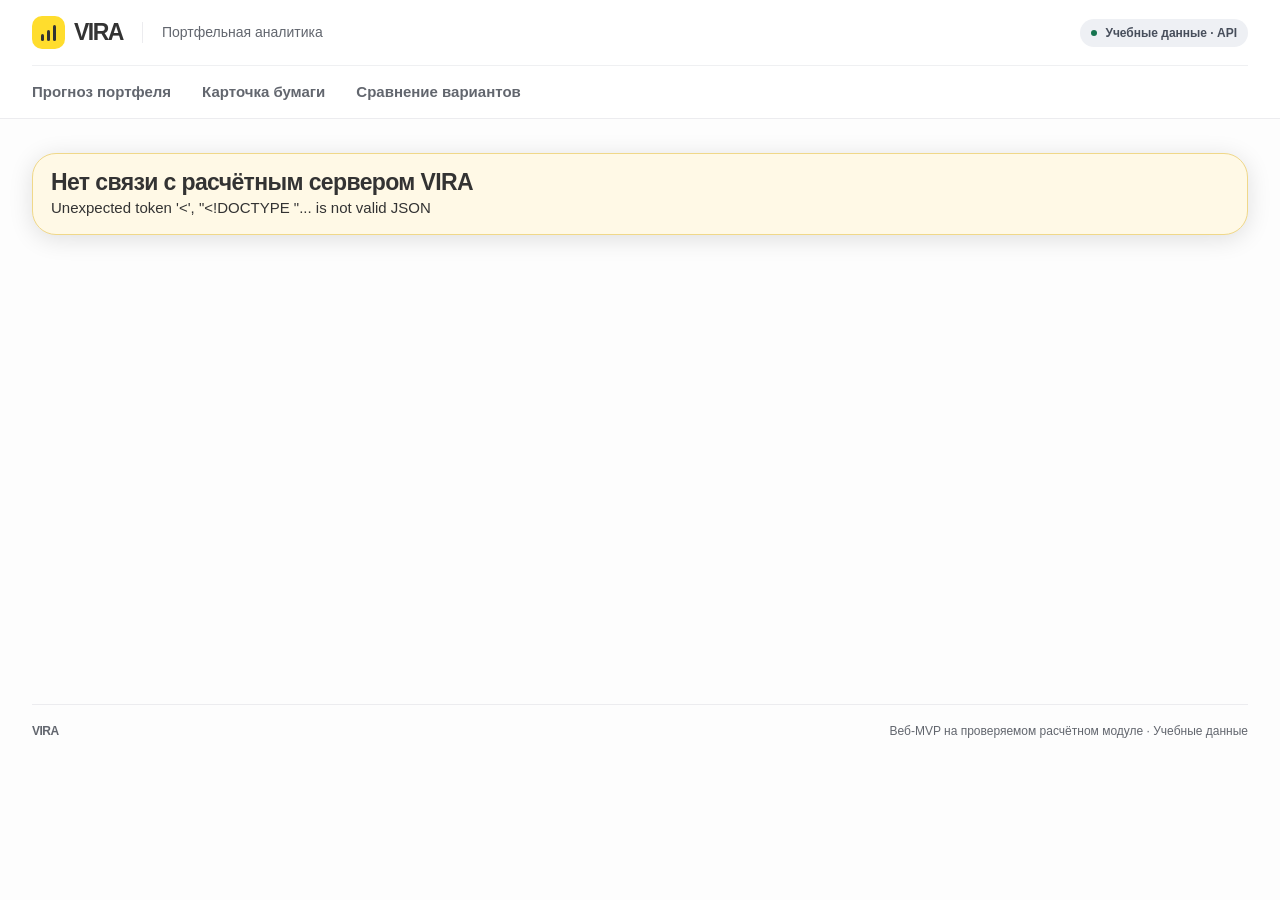
==== index.html @ 9d54b54b "feat: prominently feature interactive web prototype demo in README and add root index.html" ====
<!doctype html>
<html lang="ru">
<head>
  <meta charset="utf-8">
  <meta http-equiv="refresh" content="0; url=vira/web/index.html">
  <title>VIRA: Virtual Investing Researcher Agent</title>
  <script>
    window.location.replace("vira/web/index.html");
  </script>
</head>
<body style="font-family: -apple-system, BlinkMacSystemFont, 'Segoe UI', Roboto, Helvetica, Arial, sans-serif; text-align: center; padding: 60px 20px; background: #f6f7f8; color: #1c2024;">
  <div style="max-width: 560px; margin: 0 auto; background: #ffffff; padding: 32px; border-radius: 12px; box-shadow: 0 4px 16px rgba(0,0,0,0.06);">
    <h2 style="margin-top: 0; font-size: 22px;">Перенаправление в веб-интерфейс VIRA...</h2>
    <p style="color: #6c7682; font-size: 15px; line-height: 1.5;">Если автоматический переход не произошёл, перейдите напрямую по ссылке ниже:</p>
    <a href="vira/web/index.html" style="display: inline-block; margin-top: 12px; padding: 10px 20px; background: #ffdd2d; color: #1c2024; font-weight: 600; text-decoration: none; border-radius: 8px;">Открыть прототип VIRA (3 экрана)</a>
  </div>
</body>
</html>
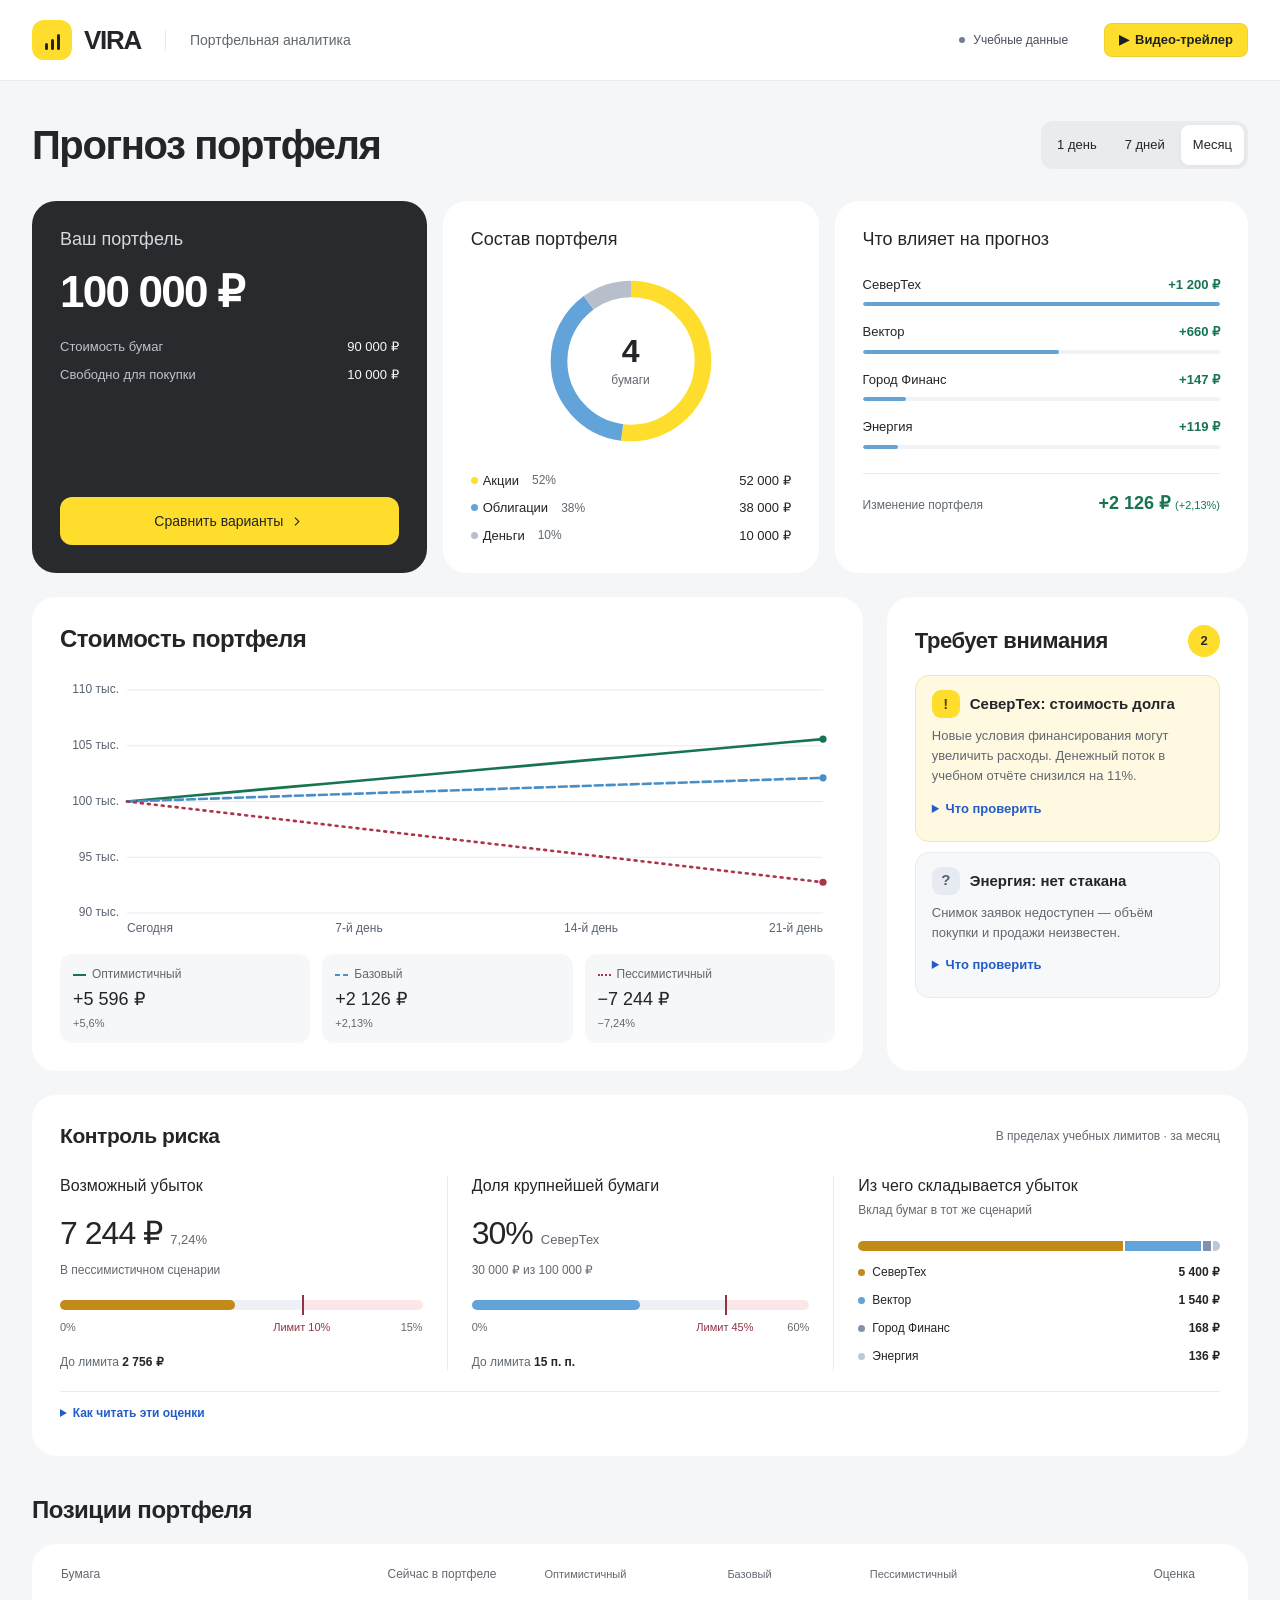
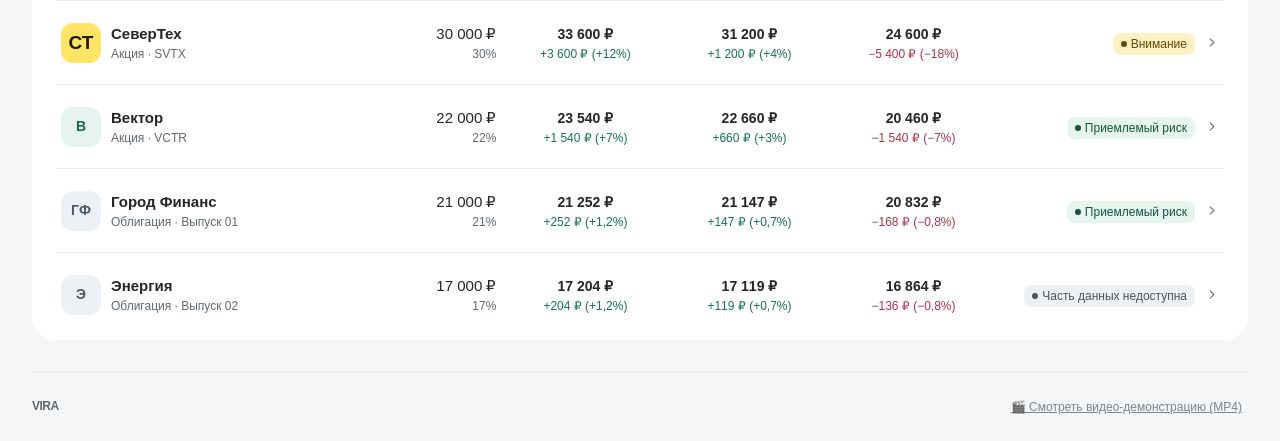
==== commit f3ebe95d: "feat: deploy latest VIRA Stage 3 design, add trailer video and fix GitHub Pages" ====
--- a/index.html
+++ b/index.html
@@ -2,17 +2,83 @@
 <html lang="ru">
 <head>
   <meta charset="utf-8">
-  <meta http-equiv="refresh" content="0; url=vira/web/index.html">
-  <title>VIRA: Virtual Investing Researcher Agent</title>
+  <meta name="viewport" content="width=device-width, initial-scale=1">
+  <meta name="color-scheme" content="light">
+  <title>VIRA — Прогноз портфеля</title>
+  <link rel="stylesheet" href="style.css">
+  <script src="app.js" defer></script>
+</head>
+<body>
+  <a class="skip" href="#main">К содержанию</a>
+  <header class="site-header">
+    <div class="shell topbar">
+      <a class="brand" href="#portfolio" aria-label="VIRA, прогноз портфеля">
+        <span class="brand-mark" aria-hidden="true"><i></i><i></i><i></i></span>
+        <span>VIRA</span>
+      </a>
+      <span class="product-name">Портфельная аналитика</span>
+      <span class="demo-note"><span aria-hidden="true"></span>Учебные данные</span>
+      <button id="open-trailer-btn" type="button" style="display:inline-flex; align-items:center; gap:6px; background:#ffdd2d; color:#1c2024; border:1px solid rgba(0,0,0,0.06); padding:6px 14px; border-radius:8px; font-size:13px; font-weight:600; cursor:pointer; margin-left:12px; transition:opacity .15s ease;">
+        <span aria-hidden="true">▶</span> Видео-трейлер
+      </button>
+    </div>
+  </header>
+  <main class="shell" id="main" tabindex="-1"></main>
+  <footer class="shell footer">
+    <span>VIRA</span>
+    <button type="button" onclick="document.getElementById('open-trailer-btn').click()" style="background:none; border:none; color:inherit; font-size:12px; cursor:pointer; opacity:0.8; text-decoration:underline;">🎬 Смотреть видео-демонстрацию (MP4)</button>
+  </footer>
+  <dialog id="source-dialog" aria-labelledby="source-title"></dialog>
+
+  <!-- Диалог видео-трейлера VIRA -->
+  <dialog id="trailer-dialog" aria-label="Видео-трейлер VIRA" style="max-width:840px; width:92%; border:none; border-radius:16px; padding:20px; box-shadow:0 16px 48px rgba(0,0,0,0.28); background:#ffffff; margin:auto;">
+    <div style="display:flex; justify-content:space-between; align-items:center; margin-bottom:12px;">
+      <div style="display:flex; align-items:center; gap:8px;">
+        <span style="display:inline-block; width:10px; height:10px; border-radius:50%; background:#ffdd2d;"></span>
+        <h3 style="margin:0; font-size:17px; font-weight:700; color:#1c2024;">Видео-трейлер VIRA (Интеллектуальный агент Т-Инвестиций)</h3>
+      </div>
+      <button id="close-trailer-btn" type="button" style="background:none; border:none; font-size:26px; cursor:pointer; color:#6c7682; line-height:1; padding:0 4px;" aria-label="Закрыть">&times;</button>
+    </div>
+    <video id="trailer-video" src="TRAILER_VIRA.mp4" controls preload="metadata" style="width:100%; border-radius:10px; background:#000; max-height:70vh; display:block;"></video>
+    <div style="margin-top:12px; display:flex; justify-content:space-between; align-items:center; flex-wrap:wrap; gap:8px; font-size:13px; color:#62666e;">
+      <span>Демонстрация 3 экранов: прогноз портфеля, карточка актива и сценарное сравнение</span>
+      <div style="display:flex; gap:12px;">
+        <a href="TRAILER_VIRA.mp4" target="_blank" style="color:#1c2024; font-weight:600; text-decoration:none;">↗ Открыть в новой вкладке</a>
+        <a href="TRAILER_VIRA.mp4" download style="color:#1c2024; font-weight:600; text-decoration:none;">⬇ Скачать MP4 (26 МБ)</a>
+      </div>
+    </div>
+  </dialog>
+
   <script>
-    window.location.replace("vira/web/index.html");
+    (function() {
+      const openBtn = document.getElementById('open-trailer-btn');
+      const dialog = document.getElementById('trailer-dialog');
+      const closeBtn = document.getElementById('close-trailer-btn');
+      const video = document.getElementById('trailer-video');
+      if (openBtn && dialog) {
+        openBtn.addEventListener('click', function() {
+          if (typeof dialog.showModal === 'function') {
+            dialog.showModal();
+            if (video) video.play().catch(function() {});
+          } else {
+            window.open('TRAILER_VIRA.mp4', '_blank');
+          }
+        });
+      }
+      if (closeBtn && dialog) {
+        closeBtn.addEventListener('click', function() {
+          dialog.close();
+        });
+      }
+      if (dialog) {
+        dialog.addEventListener('close', function() {
+          if (video) video.pause();
+        });
+        dialog.addEventListener('click', function(e) {
+          if (e.target === dialog) dialog.close();
+        });
+      }
+    })();
   </script>
-</head>
-<body style="font-family: -apple-system, BlinkMacSystemFont, 'Segoe UI', Roboto, Helvetica, Arial, sans-serif; text-align: center; padding: 60px 20px; background: #f6f7f8; color: #1c2024;">
-  <div style="max-width: 560px; margin: 0 auto; background: #ffffff; padding: 32px; border-radius: 12px; box-shadow: 0 4px 16px rgba(0,0,0,0.06);">
-    <h2 style="margin-top: 0; font-size: 22px;">Перенаправление в веб-интерфейс VIRA...</h2>
-    <p style="color: #6c7682; font-size: 15px; line-height: 1.5;">Если автоматический переход не произошёл, перейдите напрямую по ссылке ниже:</p>
-    <a href="vira/web/index.html" style="display: inline-block; margin-top: 12px; padding: 10px 20px; background: #ffdd2d; color: #1c2024; font-weight: 600; text-decoration: none; border-radius: 8px;">Открыть прототип VIRA (3 экрана)</a>
-  </div>
 </body>
 </html>
--- a/style.css
+++ b/style.css
@@ -0,0 +1,716 @@
+:root{
+  --bg:#f7f8fa;--surface:#fff;--ink:#272a30;--muted:#555d69;--line:#e3e6eb;
+  --yellow:#ffdd2d;--yellow-soft:#fff5c7;--blue:#235cc9;--green:#16744f;--red:#ad3449;
+  --green-soft:#e6f5ed;--red-soft:#fcecef;--neutral-soft:#eef0f4;--radius:16px;
+  --shell:1224px; --type-body:"Neue Haas Unica W1G","Neue Haas Unica",Arial,sans-serif; --type-title:"Tinkoff Sans","TinkoffSans",var(--type-body)
+}
+*{box-sizing:border-box}
+body{margin:0;background:var(--bg);color:var(--ink);font:15px/1.5 var(--type-body);-webkit-font-smoothing:antialiased}
+h1,h2,h3,p{margin:0}
+h1,h2,h3{font-family:var(--type-title);font-weight:600}
+h1{font-size:38px;font-weight:600;line-height:1.08;letter-spacing:-.045em}
+h2{font-size:24px;line-height:1.2}
+h3{font-size:18px;line-height:1.3}
+p{max-width:68ch}
+button,select{font:inherit;color:inherit}
+a{color:inherit;text-decoration:none}
+button,a,select{touch-action:manipulation}
+button{cursor:pointer}
+button:active,.button:active{transform:translateY(1px)}
+:focus-visible{outline:2px solid var(--blue);outline-offset:3px}
+.shell{width:min(var(--shell),calc(100% - 64px));margin-inline:auto}
+.skip{position:fixed;inset:8px auto auto 8px;transform:translateY(-150%);background:var(--surface);padding:10px 16px;z-index:4}
+.skip:focus{transform:none}
+.site-header{background:var(--surface)}
+.topbar{display:flex;align-items:center;min-height:64px;gap:20px;border-bottom:1px solid #eff0f2}
+.brand{display:inline-flex;align-items:center;gap:9px;min-height:44px;font-size:23px;letter-spacing:-.065em;font-weight:600}
+.brand-mark{width:33px;height:33px;border-radius:10px;background:var(--yellow);display:flex;align-items:flex-end;justify-content:center;gap:3px;padding-bottom:8px}
+.brand-mark i{width:3px;background:var(--ink);border-radius:2px;height:7px}
+.brand-mark i:nth-child(2){height:11px}.brand-mark i:nth-child(3){height:16px}
+.product-name{border-left:1px solid var(--line);padding-left:20px;color:var(--muted);font-size:14px}
+.demo-note{margin-left:auto;display:flex;align-items:center;gap:8px;font-weight:600;font-size:12px;color:#474e5b;white-space:nowrap}
+.demo-note span{width:6px;height:6px;border-radius:50%;background:#727d91}
+.link:hover{color:var(--blue)}
+main{min-height:65vh;padding-block:32px 24px}
+.page-head{display:flex;align-items:flex-end;justify-content:space-between;gap:20px;margin-bottom:24px}
+.sub{color:var(--muted);margin-top:8px}
+.select-label{display:grid;gap:4px;color:var(--muted);font-size:12px;font-weight:600}
+select{min-height:44px;background:var(--surface);border:1px solid #dfe2e8;border-radius:12px;padding:0 35px 0 13px;font-size:14px;font-weight:600;color:var(--ink)}
+.card{min-width:0;border:1px solid var(--line);background:var(--surface);border-radius:var(--radius);padding:24px}
+.metric-name{font-size:13px;color:var(--muted)}
+.positive{color:var(--green)}.negative{color:var(--red)}
+.columns{display:grid;grid-template-columns:minmax(0,2.1fr) minmax(0,1fr);gap:20px;align-items:start}
+.stack{display:grid;gap:16px;min-width:0}
+.card-title{display:flex;justify-content:space-between;align-items:flex-start;gap:12px;margin-bottom:9px}
+.chart-card{padding-bottom:14px}
+.chart-holder{position:relative}
+canvas{width:100%;height:216px;display:block}
+.chart-tooltip{position:absolute;pointer-events:none;border-radius:10px;background:var(--ink);color:white;font-size:12px;padding:5px 9px;white-space:nowrap;z-index:2}
+.chart-tooltip[hidden]{display:none}
+.legend{display:grid;grid-template-columns:repeat(3,1fr);gap:8px;margin-top:5px}
+.legend-btn{display:grid;gap:2px;background:#f6f7f9;border:1px solid transparent;border-radius:12px;padding:7px 9px;text-align:left;min-height:48px}
+.legend-btn[aria-pressed="false"]{background:#fff;border-color:var(--line)}
+.legend-btn:hover{border-color:#aeb6c5}
+.legend-name{display:flex;gap:6px;align-items:center;font-size:12px;color:var(--muted);line-height:1.3}
+.legend-name i{width:13px;flex:0 0 13px;border-top:2px solid var(--series)}
+.legend-name i.dash{border-top-style:dashed}.legend-name i.dot{border-top-style:dotted}
+.legend-btn strong{font-size:16px;font-variant-numeric:tabular-nums}
+.feature{background:var(--surface);border-left:3px solid var(--yellow);padding:24px}
+.feature-top{display:flex;align-items:center;gap:10px;margin-bottom:10px}
+.symbol{display:inline-flex;align-items:center;justify-content:center;flex-shrink:0;width:38px;height:38px;border-radius:12px;background:#edf1ff;color:#34498a;font-weight:600;font-size:14px}
+.symbol.risk{background:#ffe466;color:#221b06;font-size:19px}
+.symbol.b{background:#e5f4ef;color:#16684e}
+.symbol.bond{background:#edf0f4;color:#4d576b}
+.feature p{color:var(--muted);margin-top:7px;font-size:14px}
+.feature .button{margin-top:15px}
+.button{display:inline-flex;align-items:center;justify-content:center;gap:8px;border:1px solid transparent;min-height:44px;border-radius:8px;padding:0 16px;font-size:14px;font-weight:600;background:var(--yellow);color:var(--ink);cursor:pointer;text-align:center}
+.button:hover{background:#f2cf19}
+.button.secondary{background:#eef0f4}.button.secondary:hover{background:#e5e8ed}
+.button.ghost{background:var(--surface);border-color:var(--line)}.button.ghost:hover{border-color:#a9b0bf}
+.chevron{font-size:21px;font-weight:400;line-height:1}
+.helper{display:flex;align-items:flex-start;gap:10px;padding:14px 17px}
+.helper p{font-size:13px;color:var(--muted)}
+.info-mark{display:inline-grid;place-items:center;width:20px;height:20px;background:#e9f0ff;color:var(--blue);border-radius:50%;font-weight:600;font-size:12px;flex:none}
+.link{color:var(--blue);text-decoration:underline;text-underline-offset:3px}
+.section-head{display:flex;align-items:center;justify-content:space-between;gap:10px;margin:24px 0 10px}
+.section-head .sub{margin-top:0;font-size:13px}
+.table-card{padding:0 19px}
+.asset-row,.asset-head{display:grid;grid-template-columns:minmax(143px,1.3fr) minmax(92px,.8fr) minmax(279px,2.4fr) minmax(112px,.95fr) 14px;align-items:center;gap:10px;padding:10px 5px;text-align:right}
+.asset-head{color:var(--muted);font-size:12px;min-height:42px}
+.asset-row{border-top:1px solid var(--line);min-height:64px}
+.asset-row:hover{background:#f7f9ff}
+.asset-name{display:flex;align-items:center;gap:10px;text-align:left;min-width:0}
+.asset-name strong,.asset-name small{display:block}
+.asset-name small{color:var(--muted);font-size:12px}
+.asset-row .risk-cell{justify-self:end;min-width:0}
+.asset-row .pill{white-space:normal;text-align:left}
+.position-size,.position-scenario strong{font-variant-numeric:tabular-nums}
+.position-size small,.position-scenario small{display:block;font-size:12px}
+.position-size small{color:var(--muted)}
+.position-size-label,.position-scenario-name{position:absolute;width:1px;height:1px;overflow:hidden;clip-path:inset(50%);white-space:nowrap}
+.position-scenarios{display:grid;grid-template-columns:repeat(3,minmax(0,1fr));gap:6px;text-align:center}
+.asset-head .position-scenarios{font-size:11px}
+.position-scenario strong{font-size:14px;white-space:nowrap}
+.position-scenario small span{white-space:nowrap}
+.pill{display:inline-flex;align-items:center;gap:4px;border-radius:8px;padding:4px 8px;font-size:12px;font-weight:600;line-height:1.2;white-space:nowrap}
+.pill::before{content:"";width:6px;height:6px;border-radius:50%;background:currentColor;flex:none}
+.pill.warn{background:#fff1c4;color:#674800}.pill.good{background:var(--green-soft);color:#16563c}.pill.bad{background:var(--red-soft);color:#8d2940}.pill.neutral{background:var(--neutral-soft);color:#4b5260}
+.back{display:inline-flex;align-items:center;gap:6px;color:var(--blue);min-height:36px;margin-bottom:12px;font-weight:600}
+.asset-hero{display:flex;align-items:center;gap:15px}
+.asset-hero .symbol{width:56px;height:56px;border-radius:16px;font-size:21px}
+.segmented{display:flex;gap:6px;flex-wrap:wrap;margin:12px 0}
+.segmented button{border:1px solid var(--line);background:#fff;border-radius:10px;min-height:44px;padding:0 12px;font-size:13px;font-weight:600}
+.segmented button[aria-pressed="true"]{background:#fff;border-color:var(--yellow);box-shadow:inset 0 0 0 1px var(--yellow);color:var(--ink)}
+.horizon-picker{margin:0;flex-wrap:nowrap;flex:none}
+.horizon-picker button{white-space:nowrap}
+.horizon-picker button[aria-pressed="true"]{background:#fff5cc}
+@media(max-width:540px){
+  .chart-card .card-title{align-items:flex-start;flex-direction:column;gap:8px}
+}
+.quote{font-size:23px;font-weight:600;letter-spacing:-.03em}
+.issuer-heading{display:flex;align-items:flex-start;justify-content:space-between;gap:12px}
+.issuer-heading .sub{margin-top:5px;font-size:13px}
+.data-badge{border-radius:20px;padding:5px 10px;background:var(--neutral-soft);color:#4b5260;font-size:12px;font-weight:600;white-space:nowrap}
+.stats{display:grid;grid-template-columns:repeat(3,minmax(0,1fr));gap:12px;margin-top:16px}
+.stats .stat-card{display:flex;flex-direction:column;align-items:flex-start;gap:6px;padding:14px;border-radius:14px;background:#f6f7f9;min-width:0}
+.stats small,.muted{color:var(--muted)}
+.stats strong{font-size:20px;font-variant-numeric:tabular-nums}
+.stats p{font-size:13px;color:var(--muted);line-height:1.45}
+.issuer-reading{display:grid;grid-template-columns:minmax(130px,.4fr) minmax(0,1.6fr);gap:12px;margin-top:14px;padding:14px 16px;border-left:3px solid var(--yellow);border-radius:0 12px 12px 0;background:#fff9df}
+.issuer-reading p{font-size:13px;color:var(--muted)}
+.issuer-metrics>.text-button{margin-top:5px}
+@media(max-width:700px){.stats{grid-template-columns:1fr}.stats .stat-card{padding:12px}.issuer-reading{grid-template-columns:1fr;gap:5px}.issuer-heading{flex-direction:column}}
+.news{border-top:1px solid var(--line);padding-top:11px;margin-top:11px}
+.news small{color:var(--muted);font-size:12px}
+.news h3{font-size:15px;margin:2px 0}
+.news p{font-size:13px;color:var(--muted)}
+.text-button{background:none;border:0;padding:0;color:var(--blue);font-weight:600;min-height:44px;text-align:left}
+.text-button:hover{text-decoration:underline}
+.book{width:100%;border-collapse:collapse;margin-top:9px;font-variant-numeric:tabular-nums;text-align:right}
+.book th,.book td{padding:7px 4px;border-bottom:1px solid var(--line)}
+.book th:first-child,.book td:first-child{text-align:left}
+.compare-feature{display:flex;align-items:center;justify-content:space-between;gap:18px;margin-bottom:18px}
+.compare-feature p{margin-top:6px;color:var(--muted)}
+.compare-grid{display:grid;grid-template-columns:repeat(3,minmax(0,1fr));gap:15px}
+.compare-grid-intro{margin-bottom:12px}
+.compare-grid-intro .sub{max-width:none;margin-top:4px;font-size:14px}
+.option{display:flex;flex-direction:column;padding:20px;min-height:292px}
+.option.leading{border-color:#e8c749;box-shadow:inset 0 2px 0 var(--yellow)}
+.option .pill{align-self:flex-start;margin:9px 0 10px}
+.option h2{font-size:20px}
+.option-start,.option-example{color:var(--muted);font-size:13px}
+.option-start{margin:0 0 8px}
+.option-start strong,.option-example strong{color:var(--ink)}
+.option-example{margin:0 0 14px;padding:10px 12px;border-radius:10px;background:#f5f6f8}
+.option-example p+p{margin-top:4px}
+.option dl{margin:4px 0 10px}
+.option dl div{display:flex;align-items:baseline;justify-content:space-between;gap:8px;padding:8px 0;border-top:1px solid var(--line)}
+.option dt{font-size:13px;color:var(--muted)}.option dd{margin:0;text-align:right;font-weight:600;white-space:nowrap}
+.footnote{font-size:13px;color:var(--muted);margin-top:15px}
+.footer{display:flex;justify-content:space-between;border-top:1px solid var(--line);padding-block:17px;color:var(--muted);font-size:12px}
+.footer span:first-child{font-weight:600;letter-spacing:-.045em}
+dialog{border:1px solid var(--line);border-radius:24px;padding:24px;max-width:min(490px,calc(100% - 32px));color:var(--ink);box-shadow:0 14px 45px #151a3040}
+dialog::backdrop{background:#171c2b65}
+dialog p{margin-top:9px;color:var(--muted)}
+dialog .button{margin-top:18px}
+@media(max-width:900px){
+  .shell{width:calc(100% - 40px)}.columns{grid-template-columns:minmax(0,1.75fr) minmax(0,1fr);gap:14px}
+  .card{padding:17px}.table-card{padding:0}.asset-head,.asset-row{padding-inline:10px}
+  .compare-grid{gap:10px}.option{padding:13px}
+}
+@media(max-width:700px){
+  .shell{width:calc(100% - 28px)}.topbar{min-height:56px;gap:11px}.product-name{display:none}
+  main{padding-top:22px}.page-head{align-items:flex-start;flex-direction:column;gap:10px;margin-bottom:15px}
+  h1{font-size:33px}.metric-name{font-size:11px}
+  .columns,.compare-grid{grid-template-columns:1fr}
+  .card{border-radius:19px}.card-title{align-items:center}canvas{height:190px}
+  .legend-btn{padding:6px 5px}.legend-name{font-size:10px;gap:3px}.legend-name i{width:9px;flex-basis:9px}.legend-btn strong{font-size:14px}
+  .compare-feature{flex-direction:column;align-items:flex-start}.option{min-height:0}.footer{gap:10px}
+}
+@media(prefers-reduced-motion:reduce){*,*::before,*::after{animation:none!important;scroll-behavior:auto!important;transition:none!important}}
+
+
+.legend-btn small{color:var(--muted);font-size:11px;line-height:1.15}
+.option dd small{display:block;font-size:11px;font-weight:500;text-align:right}
+.verdict{margin-top:10px}
+.assumptions summary{cursor:pointer;font-weight:600;min-height:24px}
+.assumptions dl{display:grid;gap:8px;margin:12px 0 0}
+.assumptions dt{font-weight:600}
+.assumptions dd{margin:0;color:var(--muted)}
+@media(max-width:820px){
+  .asset-head{display:none}
+  .asset-row{grid-template-columns:minmax(0,1.25fr) minmax(0,1fr) 14px;gap:8px;padding:12px;text-align:left}
+  .asset-row:first-of-type{border-top:0}
+  .asset-row .asset-name{grid-area:1/1}
+  .asset-row .risk-cell{grid-area:1/2}
+  .asset-row>.ui-icon{grid-area:1/3}
+  .position-size{grid-column:1/-1;font-size:13px}
+  .position-size-label,.position-scenario-name{position:static;width:auto;height:auto;overflow:visible;clip-path:none;white-space:normal}
+  .position-size-label{display:inline;color:var(--muted)}
+  .position-size small{display:inline;margin-left:4px}
+  .position-scenarios{grid-column:1/-1;padding:8px 4px;border-radius:10px;background:#f5f6f8}
+  .position-scenario-name{display:block;color:var(--muted);font-size:11px;line-height:1.25;overflow-wrap:anywhere}
+  .asset-row .pill{font-size:11px}
+  .positions-head{align-items:flex-start;flex-direction:column;gap:8px}
+}
+
+
+/* Portfolio overview */
+.portfolio-summary{display:grid;grid-template-columns:1fr 1.15fr 1.15fr;gap:0;margin-bottom:24px;padding:28px 24px}
+.portfolio-page-head{align-items:center}
+.portfolio-head-actions{display:flex;align-items:center;justify-content:flex-end;gap:12px;flex-wrap:wrap}
+.portfolio-summary h2{font-size:18px}
+.portfolio-summary>div{min-width:0}
+.summary-balance{padding-right:24px;display:flex;flex-direction:column;align-items:flex-start}
+.balance-value{display:block;font-size:38px;font-weight:600;letter-spacing:-.045em;line-height:1.15;margin-top:17px;font-variant-numeric:tabular-nums}
+.balance-details{width:100%;margin:19px 0 20px;display:grid;gap:7px}
+.balance-details>div{display:flex;justify-content:space-between;gap:8px;align-items:baseline;font-size:12px}
+.balance-details dt{color:var(--muted)}
+.balance-details dd{margin:0;font-weight:600;white-space:nowrap;font-variant-numeric:tabular-nums}
+.summary-balance .button{margin-top:auto}
+.summary-allocation{border-left:1px solid var(--line);border-right:1px solid var(--line);padding:0 24px}
+.allocation-body{display:flex;align-items:center;gap:13px;margin:20px 0 14px}
+.allocation-ring{position:relative;width:130px;height:130px;flex:0 0 130px}
+.allocation-ring svg{display:block;width:100%;height:100%}
+.allocation-center{position:absolute;inset:0;display:flex;flex-direction:column;justify-content:center;align-items:center}
+.allocation-center strong{font-size:28px;line-height:1.2}
+.allocation-center span{font-size:12px;color:var(--muted)}
+.allocation-legend{flex:1;display:grid;gap:12px;min-width:0;margin:0}
+.allocation-legend dt{display:flex;align-items:center;gap:5px;font-size:12px}
+.allocation-legend dt i{height:7px;width:7px;flex:none;border-radius:50%}
+.allocation-legend dt strong{margin-left:auto;font-size:12px}
+.allocation-legend dd{margin:1px 0 0 12px;font-size:12px;color:var(--muted);white-space:nowrap;font-variant-numeric:tabular-nums}
+.summary-forecast{padding-left:24px}
+.contribution-list{display:grid;gap:10px;margin-top:17px}
+.contribution-item{display:grid;grid-template-columns:1fr auto;gap:4px 8px;font-size:12px;border-radius:4px}
+.contribution-item:hover>span:first-child{color:var(--blue)}
+.contribution-item strong{font-variant-numeric:tabular-nums;white-space:nowrap}
+.contribution-track{grid-column:1/-1;background:#f0f2f5;border-radius:4px;height:5px;overflow:hidden}
+.contribution-track i{display:block;height:100%;border-radius:4px}
+.forecast-total{border-top:1px solid var(--line);margin-top:17px;padding-top:10px;display:flex;justify-content:space-between;align-items:baseline;gap:6px;font-size:12px}
+.forecast-total>span{color:var(--muted)}
+.forecast-total strong{font-size:15px;white-space:nowrap;font-variant-numeric:tabular-nums}
+.forecast-total small{font-size:11px;font-weight:500}
+@media(min-width:1001px) and (max-width:1200px){
+  .portfolio-summary{padding:24px 20px}.summary-balance{padding-right:17px}.summary-allocation{padding-inline:17px}.summary-forecast{padding-left:17px}
+  .allocation-ring{width:105px;height:105px;flex-basis:105px}.allocation-body{gap:9px}.balance-value{font-size:34px}
+  .forecast-total{flex-wrap:wrap}
+}
+@media(max-width:1000px){
+  .portfolio-summary{grid-template-columns:1fr 1.2fr;row-gap:24px}
+  .summary-allocation{border-right:0;padding-right:0}
+  .summary-forecast{grid-column:1/-1;border-top:1px solid var(--line);padding:20px 0 0}
+  .contribution-list{grid-template-columns:repeat(4,minmax(0,1fr));gap:16px}
+  .contribution-item{grid-template-columns:1fr}.contribution-track{grid-column:1}
+  .forecast-total{justify-content:flex-start;gap:14px}
+}
+@media(max-width:600px){
+  .portfolio-summary{grid-template-columns:1fr;padding:22px 18px;gap:22px}
+  .portfolio-page-head{align-items:flex-start}.portfolio-head-actions{justify-content:flex-start}
+  .summary-balance{padding:0}.balance-value{font-size:36px}.balance-details{margin:16px 0}.summary-balance .button{width:max-content}
+  .summary-allocation{border:0;border-top:1px solid var(--line);padding:20px 0 0}
+  .allocation-body{justify-content:space-between;gap:24px;margin-block:16px}.allocation-ring{width:132px;height:132px;flex-basis:132px}
+  .allocation-legend dt,.allocation-legend dd{font-size:13px}
+  .contribution-list{grid-template-columns:1fr;gap:12px}.contribution-item{grid-template-columns:1fr auto}.contribution-track{grid-column:1/-1}
+  .forecast-total{justify-content:space-between;gap:6px;flex-wrap:wrap}
+}
+/* Portfolio risk */
+.focus-card h2{font-size:21px}
+.risk-impact{display:flex;align-items:baseline;flex-wrap:wrap;gap:3px 12px}
+.risk-impact strong{font-size:34px;font-weight:600;line-height:1.1;letter-spacing:-.045em;font-variant-numeric:tabular-nums}
+.risk-impact span{color:#554520;font-size:13px;font-weight:600}
+.focus-card .risk-context{margin:0 0 8px;font-size:12px;font-weight:600}
+.focus-card .risk-contribution{margin-top:10px;padding-top:9px;border-top:1px solid #69500030;font-size:13px}
+.limits{padding:17px 20px}
+.limits h2{font-size:17px;margin-bottom:12px}
+.risk-meter+.risk-meter{margin-top:10px}
+.risk-meter>div{display:flex;align-items:baseline;justify-content:space-between;gap:7px;font-size:13px}
+.risk-meter strong{white-space:nowrap;font-variant-numeric:tabular-nums}
+.risk-meter small{color:var(--muted);font-size:11px;font-weight:500}
+.risk-meter progress{appearance:none;display:block;width:100%;height:5px;margin-top:5px;border:0;background:var(--neutral-soft);border-radius:8px;overflow:hidden}
+.risk-meter progress::-webkit-progress-bar{background:var(--neutral-soft)}
+.risk-meter progress::-webkit-progress-value{background:#62a4d9;border-radius:8px}
+.risk-meter progress::-moz-progress-bar{background:#62a4d9;border-radius:8px}
+.arguments{list-style:none;padding:0;margin:12px 0;display:grid;gap:8px}
+.arguments li{display:grid;grid-template-columns:22px 1fr;align-items:start;gap:8px}
+.arguments li>span{display:grid;place-items:center;width:21px;height:21px;border-radius:50%;background:var(--green-soft);color:var(--green);font-size:13px;font-weight:600}
+.arguments li:nth-child(2)>span{background:#ffe88f;color:#5d4200}
+.arguments li p{margin:0}
+.news-filters{margin-bottom:5px}
+.news-filters button{font-size:12px;padding-inline:9px}
+.compare-page-head{align-items:center}
+.compare-guide{margin-bottom:16px;padding-block:0}
+.compare-guide summary,.calculation-breakdown summary{min-height:44px;align-content:center;cursor:pointer;color:var(--blue);font-size:14px;font-weight:600}
+.guide-content{padding:2px 0 17px;color:var(--muted);font-size:14px}
+.guide-content dl{display:grid;grid-template-columns:repeat(2,minmax(0,1fr));gap:12px 24px;margin:14px 0}
+.guide-content dt{font-weight:600;color:var(--ink)}
+.guide-content dd{margin:2px 0 0}
+.guide-content p+p{margin-top:8px}
+.calculation-breakdown{margin-top:auto;border-top:1px solid var(--line);color:var(--muted);font-size:13px}
+.calculation-breakdown ul{max-width:570px;list-style:none;margin:9px 0;padding:0}
+.calculation-breakdown li{display:flex;justify-content:space-between;flex-wrap:wrap;gap:2px 16px;border-bottom:1px solid var(--line);padding:6px 0}
+.calculation-breakdown strong{color:var(--ink)}
+.calculation-breakdown p+p{margin-top:6px}
+@media(max-width:700px){
+  .guide-content dl{grid-template-columns:1fr}
+  .risk-impact strong{font-size:29px}
+}
+
+
+.ui-icon{width:16px;height:16px;display:inline-block;flex:none;vertical-align:middle}
+.button .ui-icon,.asset-row>.ui-icon{width:13px;height:13px}
+.asset-row>.ui-icon{color:#657184;justify-self:end}
+.segmented button,.text-button{display:inline-flex;align-items:center;gap:6px}
+.symbol .ui-icon{width:19px;height:19px}
+@media(max-width:420px){.segmented button{padding-inline:8px}.segmented .ui-icon{width:14px;height:14px}}
+
+.focus-card .feature-top{justify-content:space-between;gap:8px;margin-bottom:4px}
+.risk-illustration{width:90px;height:78px;object-fit:contain;flex:none}
+@media(max-width:420px){.risk-illustration{width:75px;height:66px}}
+
+.portfolio-columns,.asset-columns{align-items:stretch}
+.portfolio-columns>.chart-card,.asset-data,.asset-data>.chart-card{display:flex;flex-direction:column}
+.portfolio-columns .chart-holder,.asset-data .chart-holder{flex:1;min-height:216px}
+.portfolio-columns canvas,.asset-data canvas{position:absolute;inset:0;height:100%}
+.asset-data>.card{padding:0;border:0;border-radius:0;box-shadow:none}
+.asset-data>.segmented{margin:0 0 20px}
+.asset-data>.chart-card{flex:1}
+.issuer-metrics{grid-column:1/-1}
+@media(max-width:900px){
+  .portfolio-columns,.asset-columns{grid-template-columns:minmax(0,1fr)}
+}
+@media(max-width:700px){
+  .portfolio-columns .chart-holder,.asset-data .chart-holder{min-height:190px}
+}
+
+.asset-data .assumptions{margin-top:16px;padding-top:12px;border-top:1px solid var(--line)}
+.asset-columns>aside{grid-template-rows:auto 1fr}
+@media(max-width:900px){
+  .asset-columns>aside{grid-template-rows:auto auto}
+}
+
+/* Warnings and portfolio risk */
+.alert-widget{padding:24px}
+.alert-widget-head,.alert-title,.risk-panel-head{display:flex;align-items:center;gap:10px}
+.alert-widget-head{justify-content:space-between;margin-bottom:12px}
+.alert-widget h2,.risk-panel-head h2{font-size:21px}
+.alert-count{color:var(--muted);font-size:13px;font-variant-numeric:tabular-nums}
+.portfolio-alert+.portfolio-alert{border-top:1px solid var(--line);margin-top:16px;padding-top:16px}
+.alert-symbol{display:grid;place-items:center;width:20px;height:20px;flex:none;background:var(--yellow-soft);border-radius:50%;font-weight:600;color:#624500}
+.alert-symbol.neutral{background:#e7ebf1;color:#536173}
+.portfolio-alert h3{font-size:15px;letter-spacing:0}
+.portfolio-alert p{font-size:13px;line-height:1.45;color:var(--muted);margin:7px 0}
+.portfolio-alert summary{cursor:pointer;font-weight:600;font-size:13px;color:var(--blue);padding:5px 0}
+.portfolio-alert ul{font-size:13px;padding-left:19px;margin:8px 0;color:var(--muted)}
+.portfolio-alert li+li{margin-top:6px}
+.portfolio-alert .text-button{font-size:13px}
+.portfolio-risk-panel{grid-column:1/-1;padding:24px}
+.risk-panel-head{justify-content:space-between;flex-wrap:wrap;margin-bottom:24px}
+.risk-panel-head>span{font-size:12px;color:var(--muted)}
+.risk-panel-grid{display:grid;grid-template-columns:repeat(3,minmax(0,1fr))}
+.risk-panel-metric{min-width:0;padding-right:24px}
+.risk-panel-metric+.risk-panel-metric{border-left:1px solid var(--line);padding-left:24px}
+.risk-panel-metric:last-child{padding-right:0}
+.risk-panel-metric h3{font-size:16px}
+.risk-panel-value{display:flex;align-items:baseline;flex-wrap:wrap;gap:8px;font-size:29px;font-weight:600;letter-spacing:-.03em;margin-top:12px;font-variant-numeric:tabular-nums}
+.risk-panel-value small{font-size:13px;font-weight:500;letter-spacing:0;color:var(--muted)}
+.risk-panel-metric p{font-size:12px;color:var(--muted);margin-top:4px}
+.limit-chart{margin-top:21px}
+.limit-track{height:10px;border-radius:5px;position:relative;background:linear-gradient(to right,#edf0f4 var(--threshold),#fbe7e8 var(--threshold))}
+.limit-track>span{display:block;height:100%;border-radius:5px}
+.limit-track>i{position:absolute;left:var(--threshold);top:-5px;height:20px;border-left:2px solid #8f3445}
+.limit-axis{position:relative;display:flex;justify-content:space-between;font-size:10px;color:var(--muted);padding-top:9px}
+.limit-axis strong{position:absolute;transform:translateX(-50%);font-size:10px;font-weight:500;color:#8f3445;white-space:nowrap}
+.risk-room{font-size:12px;margin-top:17px;color:var(--muted)}
+.risk-room strong{font-weight:600;color:var(--ink)}
+.loss-stack{display:flex;gap:2px;border-radius:5px;height:10px;overflow:hidden;margin:22px 0 12px}
+.loss-stack>span{height:100%}
+.loss-sources ul{list-style:none;margin:0;padding:0;display:grid;gap:7px}
+.loss-sources a{display:flex;gap:7px;align-items:center;font-size:12px}
+.loss-sources a:hover>span{color:var(--blue)}
+.loss-sources i{height:7px;width:7px;flex:none;border-radius:50%}
+.loss-sources strong{margin-left:auto;font-weight:600;white-space:nowrap;font-variant-numeric:tabular-nums}
+.risk-help{border-top:1px solid var(--line);margin-top:20px;padding-top:12px;font-size:12px;color:var(--muted)}
+.risk-help summary{color:var(--blue);cursor:pointer;font-weight:600;min-height:24px}
+.risk-help p{margin-top:8px;max-width:100ch}
+@media(max-width:700px){
+ .risk-panel-grid{grid-template-columns:1fr;gap:22px}.risk-panel-metric{padding:0}
+ .risk-panel-metric+.risk-panel-metric{border-left:0;border-top:1px solid var(--line);padding:20px 0 0}
+ .risk-panel-head{margin-bottom:19px}.portfolio-risk-panel{padding:20px 18px}.alert-widget{padding:20px 16px}
+}
+
+/* VIRA banking interface */
+:root {
+  --bg: #f5f6f7;
+  --ink: #242528;
+  --muted: #626870;
+  --line: #e9ebee;
+  --radius: 24px;
+  --yellow: #ffdd2d;
+  --shell: 1280px;
+}
+body { font-family: "Neue Haas Unica W1G", "Segoe UI", Arial, sans-serif; }
+h1, h2, h3 { font-family: "Tinkoff Sans", "Segoe UI", Arial, sans-serif; }
+h1 { font-size: 40px; line-height: 1.15; letter-spacing: -.035em; }
+h2 { font-size: 24px; letter-spacing: -.02em; }
+h3 { letter-spacing: 0; }
+.site-header { border-bottom: 1px solid var(--line); }
+.topbar { min-height: 80px; border: 0; gap: 24px; }
+.brand { gap: 12px; font-size: 26px; letter-spacing: -.05em; }
+.brand-mark { width: 40px; height: 40px; border-radius: 12px; padding-bottom: 10px; }
+.product-name { padding-left: 24px; }
+.demo-note { font-weight: 400; }
+main { padding-block: 40px 32px; }
+.page-head { margin-bottom: 32px; }
+.card { border: 0; padding: 28px; }
+.portfolio-summary {
+  background: transparent;
+  display: grid;
+  grid-template-columns: 1.05fr 1fr 1.1fr;
+  gap: 16px;
+  padding: 0;
+  margin-bottom: 24px;
+}
+.portfolio-summary > div { padding: 28px; border: 0; border-radius: 24px; background: #fff; }
+.portfolio-summary .summary-balance { background: #292a2e; color: #fff; }
+.portfolio-summary h2 { font-size: 18px; font-weight: 500; letter-spacing: 0; }
+.summary-balance h2 { color: #d6d8dc; }
+.balance-value { font-size: 44px; font-weight: 600; letter-spacing: -.04em; margin-top: 16px; }
+.balance-details { margin: 20px 0 28px; gap: 8px; }
+.balance-details > div { font-size: 13px; }
+.summary-balance .balance-details dt { color: #bfc2ca; }
+.summary-balance .balance-details dd { color: #f7f8fa; font-weight: 400; }
+.button { min-height: 48px; padding: 0 20px; border-radius: 12px; font-weight: 500; transition: background-color .16s ease, border-color .16s ease; }
+.summary-balance .button { width: 100%; color: #242528; }
+.allocation-body { flex-direction: column; align-items: stretch; gap: 20px; margin: 20px 0 0; }
+.allocation-ring { width: min(100%, 180px); height: auto; aspect-ratio: 1; flex: none; align-self: center; }
+.allocation-center strong { font-size: 32px; }
+.allocation-legend { display: grid; gap: 8px; }
+.allocation-legend > div { display: grid; grid-template-columns: 1fr auto; align-items: center; gap: 8px; }
+.allocation-legend dt { font-size: 13px; }
+.allocation-legend dt strong { margin-left: 8px; color: var(--muted); font-weight: 400; }
+.allocation-legend dd { margin: 0; font-size: 13px; color: var(--ink); }
+.contribution-list { margin-top: 24px; gap: 16px; }
+.contribution-item { font-size: 13px; gap: 8px; }
+.contribution-track { height: 4px; }
+.forecast-total { margin-top: 24px; padding-top: 16px; flex-wrap: wrap; }
+.forecast-total strong { font-size: 18px; }
+.portfolio-columns { grid-template-columns: minmax(0, 2.3fr) minmax(300px, 1fr); gap: 24px; }
+.card-title { margin-bottom: 24px; }
+.portfolio-columns .chart-holder { min-height: 260px; }
+.legend { margin-top: 16px; gap: 12px; }
+.legend-btn { padding: 12px; background: #f6f7f8; border-radius: 12px; gap: 4px; }
+.legend-btn strong { font-size: 18px; font-weight: 500; }
+.alert-widget { background: #fff; }
+.alert-widget-head { margin-bottom: 18px; }
+.alert-widget h2 { font-size: 22px; }
+.alert-count { display: grid; place-items: center; min-width: 32px; height: 32px; background: #ffdd2d; color: #292a2e; border-radius: 50%; font-weight: 700; }
+.portfolio-alert, .portfolio-alert + .portfolio-alert { padding: 14px 16px; border: 1px solid #e9ebef; border-radius: 14px; background: #f7f8fa; }
+.portfolio-alert:has(.alert-symbol:not(.neutral)) { background: #fff9e2; border-color: #f2e4ae; }
+.portfolio-alert + .portfolio-alert { margin-top: 10px; }
+.alert-title { gap: 10px; }
+.alert-symbol { width: 28px; height: 28px; background: #ffdd2d; border-radius: 9px; }
+.portfolio-alert p { margin: 8px 0 4px; line-height: 1.55; }
+.portfolio-alert summary { min-height: 36px; padding-block: 8px; }
+.segmented { gap: 4px; padding: 4px; background: #e9ebee; border-radius: 12px; }
+.segmented button { background: transparent; border: 0; min-height: 40px; border-radius: 8px; font-weight: 500; }
+.segmented button[aria-pressed="true"] { background: #fff; color: var(--ink); border: 0; box-shadow: 0 1px 4px #0000000d; }
+.portfolio-risk-panel { padding: 28px; }
+.risk-panel-head { margin-bottom: 28px; }
+.risk-panel-value { font-size: 32px; font-weight: 500; }
+.risk-panel-metric h3 { font-weight: 500; }
+.limit-axis, .limit-axis strong { font-size: 11px; }
+.loss-sources ul { gap: 10px; }
+.positions-head { margin-top: 40px; margin-bottom: 20px; }
+.table-card { padding: 4px 24px; }
+.asset-row { min-height: 84px; }
+.asset-head { min-height: 52px; }
+.asset-row:hover { background: #f7f8fa; }
+.symbol { width: 40px; height: 40px; border-radius: 12px; }
+.pill { font-weight: 500; }
+.feature { border: 0; background: #fff6cd; }
+.page-head.asset-heading {
+  align-items: center;
+  gap: 32px;
+  padding: 28px 32px;
+  background: #fff;
+  border-radius: 24px;
+}
+.asset-heading .asset-hero { min-width: 0; gap: 20px; }
+.asset-heading .asset-hero > div { min-width: 0; }
+.asset-heading h1 { font-size: clamp(28px, 3vw, 38px); overflow-wrap: anywhere; }
+.asset-heading .symbol { width: 64px; height: 64px; flex-shrink: 0; border-radius: 20px; }
+.asset-heading .sub { margin-top: 6px; font-size: 14px; }
+.asset-quote {
+  flex-shrink: 0;
+  padding-left: 32px;
+  border-left: 1px solid var(--line);
+  text-align: right;
+}
+.asset-quote .metric-name { color: var(--muted); font-size: 12px; }
+.asset-quote .quote {
+  margin-top: 4px;
+  font-size: clamp(32px, 3.5vw, 44px);
+  line-height: 1.15;
+  font-weight: 600;
+  font-variant-numeric: tabular-nums;
+  white-space: nowrap;
+  color: var(--ink);
+}
+.segmented.news-filters, .segmented.asset-filters { gap: 6px; padding: 0; background: transparent; }
+.news-filters button, .asset-filters button {
+  min-height: 44px;
+  padding-inline: 12px;
+  background: #fff;
+  border: 1px solid var(--line);
+  border-radius: 10px;
+  font-weight: 600;
+}
+.news-filters button[aria-pressed="true"], .asset-filters button[aria-pressed="true"] {
+  border: 1px solid var(--yellow);
+  box-shadow: inset 0 0 0 1px var(--yellow);
+}
+@media (max-width: 700px) {
+  .page-head.asset-heading { align-items: stretch; gap: 20px; padding: 24px; }
+  .asset-heading .asset-hero { gap: 14px; }
+  .asset-heading .symbol { width: 52px; height: 52px; border-radius: 16px; font-size: 18px; }
+  .asset-quote {
+    display: flex;
+    align-items: baseline;
+    justify-content: space-between;
+    flex-wrap: wrap;
+    gap: 8px 16px;
+    padding: 16px 0 0;
+    border-left: 0;
+    border-top: 1px solid var(--line);
+    text-align: left;
+  }
+  .asset-quote .quote { margin: 0; }
+}
+.compare-page-head { padding: clamp(20px, 3vw, 36px); border-radius: 24px; background: #292a2e; color: #fff; }
+.compare-page-head .sub, .compare-period .metric-name { color: #d6d8dc; }
+.compare-page-head .sub strong { color: #ffdd2d; white-space: nowrap; }
+.compare-period .segmented { margin: 6px 0 0; background: #414247; }
+.compare-period button { color: #fff; }
+.compare-period button[aria-pressed="true"] { background: #ffdd2d; color: #242528; }
+.compare-grid { gap: 16px; }
+.option { padding: clamp(16px, 2vw, 28px); border: 1px solid var(--line); }
+.option.leading { border: 1px solid #e8c749; box-shadow: none; background: #fff; }
+.option-start { padding: 10px 12px; background: #f4f5f7; border-radius: 10px; }
+.option.leading .option-start { background: #fff2bc; }
+.option dl .option-scenario { display: grid; grid-template-columns: minmax(0, 1fr) auto; }
+.option-scenario dt { overflow-wrap: anywhere; }
+.scenario-track { grid-column: 1 / -1; position: relative; height: 6px; border-radius: 4px; background: #e9ebef; }
+.scenario-track::after { content: ""; position: absolute; inset: -1px auto -1px 50%; width: 1px; background: #7d838f; }
+.scenario-track i { position: absolute; inset: 0 auto 0 50%; width: var(--change-width); border-radius: 4px; background: #16744f; }
+.scenario-track.negative i { left: auto; right: 50%; background: #ad3449; }
+@media (max-width: 860px) {
+  .compare-grid { grid-template-columns: 1fr; }
+}
+@media (max-width: 700px) {
+  .compare-page-head { align-items: flex-start; }
+}
+.footer { padding-block: 24px; }
+@media (max-width: 1100px) {
+  .portfolio-summary { grid-template-columns: 1fr 1fr; }
+  .portfolio-summary .summary-forecast { grid-column: 1 / -1; }
+  .contribution-list { grid-template-columns: repeat(4, minmax(0, 1fr)); }
+  .contribution-item { grid-template-columns: 1fr; }
+  .contribution-track { grid-column: 1; }
+  .allocation-body { margin-top: 24px; }
+  .portfolio-columns { grid-template-columns: minmax(0, 1fr); }
+}
+@media (max-width: 700px) {
+  .shell { width: calc(100% - 32px); }
+  .topbar { min-height: 68px; gap: 12px; }
+  .product-name { display: none; }
+  .demo-note { font-size: 11px; }
+  main { padding-top: 28px; }
+  h1 { font-size: 30px; }
+  h2 { font-size: 22px; }
+  .page-head { margin-bottom: 24px; gap: 20px; }
+  .card { padding: 20px; border-radius: 20px; }
+  .portfolio-summary { grid-template-columns: 1fr; padding: 0; gap: 16px; }
+  .portfolio-summary > div { padding: 24px; border-radius: 20px; }
+  .portfolio-summary .summary-forecast { grid-column: auto; }
+  .balance-value { font-size: 44px; }
+  .allocation-body { gap: 16px; margin-top: 24px; }
+  .allocation-legend > div { grid-template-columns: 1fr; gap: 2px; }
+  .allocation-legend dd { margin-left: 12px; }
+  .allocation-legend dt strong { margin-left: auto; }
+  .contribution-list { grid-template-columns: 1fr; gap: 16px; }
+  .contribution-item { grid-template-columns: 1fr auto; }
+  .contribution-track { grid-column: 1 / -1; }
+  .portfolio-columns .chart-holder { min-height: 220px; }
+  .legend { gap: 6px; }
+  .legend-btn { padding: 8px; }
+  .legend-btn strong { font-size: 14px; }
+  .legend-name { font-size: 11px; }
+  .table-card { padding: 4px 16px; }
+  .risk-panel-grid { gap: 24px; }
+  .risk-panel-metric + .risk-panel-metric { padding: 24px 0 0; }
+}
+
+.compare-grid { align-items: start; }
+.option-result { display: grid; gap: 6px; padding: 16px; border-radius: 12px; background: #f1f2f4; margin: 4px 0 20px; }
+.option-result span, .option-result small { font-size: 13px; color: var(--muted); }
+.option-result strong { font-size: clamp(26px, 3vw, 36px); line-height: 1.15; letter-spacing: -.03em; font-variant-numeric: tabular-nums; }
+.option-composition h3 { font-size: 14px; margin: 0 0 10px; }
+.composition-strip { display: flex; height: 14px; border-radius: 5px; overflow: hidden; }
+.composition-strip span { flex-basis: 0; }
+.composition-strip span + span { box-shadow: inset 1px 0 #fff; }
+.holding-A { background: #414b63; }
+.holding-B { background: #537fb3; }
+.holding-O1 { background: #558d83; }
+.holding-O2 { background: #9876ac; }
+.holding-cash { background: #acb2be; }
+.composition-key { display: grid; grid-template-columns: repeat(2, minmax(0, 1fr)); gap: 6px 12px; min-height: 72px; align-content: start; padding: 0; margin: 10px 0 12px; list-style: none; }
+.composition-key li { display: grid; grid-template-columns: 8px minmax(0, 1fr) auto; align-items: baseline; gap: 5px; font-size: 12px; color: var(--muted); }
+.composition-key li span { overflow-wrap: anywhere; }
+.composition-key i { width: 8px; height: 8px; border-radius: 2px; }
+.composition-key strong { font-variant-numeric: tabular-nums; color: var(--ink); }
+.base-scenario dt { font-weight: 600; color: var(--ink); }
+.option-contributions { list-style: none; padding: 0; font-size: 13px; }
+.option-contributions li { display: grid; gap: 4px; margin: 8px 0; overflow-wrap: anywhere; }
+@media (min-width: 861px) and (max-width: 1080px) {
+  .composition-key { grid-template-columns: 1fr; min-height: 110px; }
+}
+@media (max-width: 860px) {
+  .composition-key { min-height: 0; }
+}
+
+.option-report-link { align-self: stretch; justify-content: center; }
+
+/* Report: consequence first, supporting evidence on demand. */
+.report-page { max-width: 1120px; margin-inline: auto; }
+.report-page h1 { font-size: clamp(28px,3.4vw,38px); letter-spacing: -.025em; text-wrap: balance; }
+.report-page h2 { font-size: 23px; }
+.report-page h3 { font-size: 16px; }
+.report-page p { line-height: 1.6; }
+.report-heading { align-items: center; gap: 24px; }
+.report-period { display: grid; gap: 4px; flex-shrink: 0; }
+.report-period strong { font-size: 15px; font-weight: 500; }
+.report-overview { padding: 28px; }
+.report-overview-head,.report-section-head { display: flex; justify-content: space-between; align-items: center; flex-wrap: wrap; gap: 12px; }
+.report-trade-list { margin-top: 24px; }
+.report-trade { display: flex; gap: 12px; align-items: center; padding-block: 12px; }
+.report-trade > div { display: grid; gap: 4px; }
+.report-trade span:not(.symbol),.report-cash,.report-key-results span,.report-key-results small { color: var(--muted); font-size: 14px; }
+.report-before-after { margin-left: auto; text-align: right; }
+.report-cash { display: flex; justify-content: space-between; flex-wrap: wrap; gap: 8px; padding-block: 16px; border-bottom: 1px solid var(--line); }
+.report-cash strong { color: var(--ink); }
+.report-key-results { display: grid; grid-template-columns: 1.15fr 1fr 1.15fr; gap: 24px; margin-top: 24px; }
+.report-key-results > div { min-width: 0; display: grid; align-content: start; gap: 8px; }
+.report-key-results > div + div { border-left: 1px solid var(--line); padding-left: 24px; }
+.report-key-results strong { font-size: clamp(24px,3vw,32px); line-height: 1.2; font-weight: 500; }
+.report-page strong,.report-page dd { font-variant-numeric: tabular-nums; }
+.report-tradeoff { margin-top: 24px; padding: 16px 20px; border-left: 3px solid var(--yellow); background: #f6f7f9; max-width: none; font-size: 14px; }
+.report-index { display: flex; flex-wrap: wrap; gap: 8px 24px; padding: 12px 0; margin: 8px 0 16px; border-bottom: 1px solid var(--line); }
+.report-index button { min-height: 44px; padding: 8px 0; border: 0; background: transparent; color: var(--muted); font-weight: 500; }
+.report-index button:hover { color: var(--blue); text-decoration: underline; text-underline-offset: 6px; }
+.report-section { margin-bottom: 24px; }
+.report-section[id] { scroll-margin-top: 24px; }
+.report-section-head { margin-bottom: 24px; }
+.report-risk-grid { display: grid; grid-template-columns: 1fr 1fr; gap: 40px; }
+.report-risk-grid > div { min-width: 0; }
+.report-risk-value { display: flex; justify-content: space-between; align-items: baseline; flex-wrap: wrap; gap: 8px; }
+.report-risk-value strong { font-size: 24px; font-weight: 500; }
+.report-risk-grid .limit-chart { margin: 12px 0 16px; }
+.report-risk-grid p { font-size: 14px; }
+.report-note { color: var(--muted); font-size: 14px; margin-top: 16px; }
+.report-scenario-table { border: 1px solid var(--line); border-radius: 12px; overflow: hidden; margin-top: 16px; background: var(--surface); }
+.report-scenario-row { display: grid; grid-template-columns: 1.2fr 1fr 1fr; gap: 16px; padding: 16px 24px; align-items: center; }
+.report-scenario-row + .report-scenario-row { border-top: 1px solid var(--line); }
+.report-scenario-row > :not(:first-child) { text-align: right; }
+.report-scenario-row small { display: block; font-size: 12px; }
+.report-table-head { font-size: 13px; color: var(--muted); }
+.report-base-row { background: #f2f5fa; }
+.report-disclosure { border-top: 1px solid var(--line); margin-top: 20px; }
+.report-disclosure > summary { min-height: 52px; padding: 16px 0; cursor: pointer; font-weight: 500; color: var(--ink); }
+.report-disclosure > summary:hover { color: var(--blue); }
+.report-detail-body { padding: 0 0 16px; }
+.report-detail-body > p + p { margin-top: 12px; }
+.report-calculation + .report-calculation,.report-news-item + .report-news-item { margin-top: 24px; padding-top: 24px; border-top: 1px solid var(--line); }
+.report-calculation ul { padding: 0; list-style: none; }
+.report-calculation li { display: flex; justify-content: space-between; gap: 16px; padding: 12px 0; border-bottom: 1px solid var(--line); }
+.report-calculation small { display: block; color: var(--muted); font-size: 13px; }
+.report-calculation strong { white-space: nowrap; }
+.report-evidence-grid { display: grid; grid-template-columns: repeat(auto-fit,minmax(min(100%,320px),1fr)); gap: 32px; margin-top: 24px; }
+.report-evidence-grid p { margin-top: 8px; font-size: 14px; }
+.report-facts { margin: 16px 0 0; }
+.report-facts > div { display: flex; justify-content: space-between; gap: 16px; padding-block: 12px; border-top: 1px solid var(--line); }
+.report-facts dt { color: var(--muted); font-size: 14px; }
+.report-facts dd { margin: 0; white-space: nowrap; font-weight: 500; }
+.report-news-item h3 { margin-top: 8px; }
+.report-news-item p { margin-top: 8px; }
+.report-decision { display: grid; grid-template-columns: minmax(0,1fr) auto; gap: 32px; align-items: center; }
+.report-decision h2 + p { margin-top: 8px; }
+.report-actions { display: grid; grid-template-columns: auto auto; gap: 12px; }
+.report-actions [aria-pressed="true"] { outline: 2px solid var(--ink); outline-offset: 3px; }
+.report-compare-link { grid-column: 1/-1; min-height: 44px; display: grid; place-items: center; color: var(--blue); text-decoration: underline; text-underline-offset: 3px; }
+.report-page .button { background-image: none; }
+@media (max-width: 800px) {
+  .report-key-results { gap: 16px; }
+  .report-key-results > div + div { padding-left: 16px; }
+  .report-decision { grid-template-columns: 1fr; gap: 24px; }
+  .report-actions { justify-content: start; }
+}
+@media (max-width: 600px) {
+  .report-heading { align-items: flex-start; flex-direction: column; gap: 16px; }
+  .report-overview,.report-page .card { padding: 20px; }
+  .report-period { display: flex; flex-wrap: wrap; gap: 8px; }
+  .report-key-results { grid-template-columns: 1fr; gap: 16px; }
+  .report-key-results > div + div { border-left: 0; padding: 16px 0 0; border-top: 1px solid var(--line); }
+  .report-key-results strong { font-size: 28px; }
+  .report-risk-grid { grid-template-columns: 1fr; gap: 24px; }
+  .report-risk-grid > div + div { border-top: 1px solid var(--line); padding-top: 24px; }
+  .report-index { gap: 0 20px; }
+  .report-trade { flex-wrap: wrap; }
+  .report-before-after { flex-basis: 100%; margin-left: 0; text-align: left; padding-top: 8px; }
+  .report-scenario-row { grid-template-columns: 1.15fr 1fr 1fr; gap: 8px; padding: 12px; font-size: 13px; overflow-wrap: anywhere; }
+  .report-table-head { font-size: 12px; }
+  .report-actions { grid-template-columns: 1fr; justify-content: stretch; }
+  .report-page .legend { grid-template-columns: 1fr; }
+  .report-page .legend-btn { grid-template-columns: minmax(0,1fr) auto; align-items: center; }
+  .report-page .legend-btn small { grid-column: 2; text-align: right; }
+}
